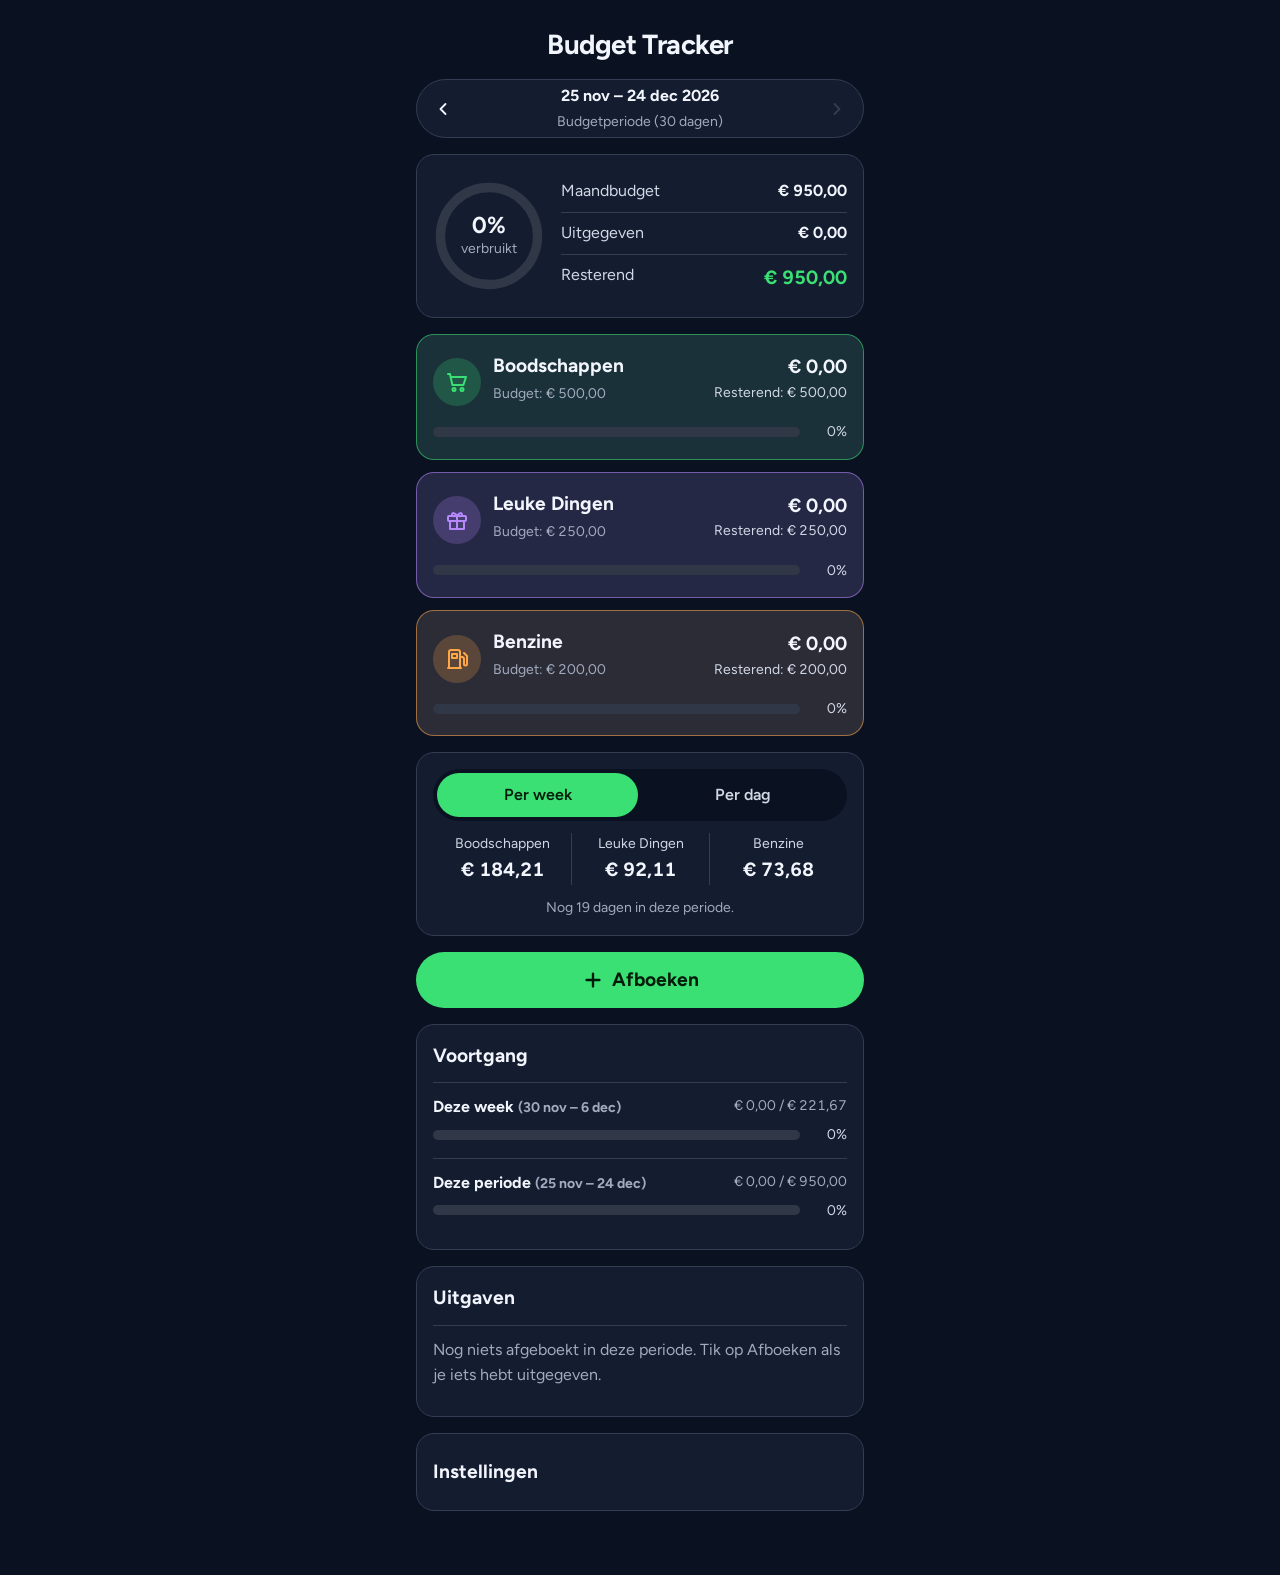
==== index.html @ 62d7f560 "Budget tracker: maandbudget, drie categorieën, afboeken en voortgang Co-Authored-By: Claude Opus 5.5" ====
<!doctype html>
<html lang="nl">
<head>
<meta charset="utf-8">
<meta name="viewport" content="width=device-width, initial-scale=1, viewport-fit=cover">
<meta name="theme-color" content="#151a2b">
<title>Budget Tracker</title>
<meta name="description" content="Eenvoudige budget tracker voor boodschappen, leuke dingen en benzine.">
<link rel="preconnect" href="https://fonts.googleapis.com">
<link rel="preconnect" href="https://fonts.gstatic.com" crossorigin>
<link href="https://fonts.googleapis.com/css2?family=Figtree:wght@400;600;700&display=swap" rel="stylesheet">
<style>
:root {
  --space-3xs: 2px; --space-2xs: 4px; --space-xs: 8px; --space-sm: 12px; --space-md: 16px; --space-lg: 24px; --space-xl: 40px; --space-2xl: 64px; --space-3xl: 96px; --space-4xl: 144px;
  --text-xs: 0.75rem; --text-sm: 0.875rem; --text-md: 1rem; --text-lg: 1.2rem; --text-xl: 1.44rem; --text-2xl: 1.728rem; --text-3xl: 2.074rem;
  --text-display-s: 1.44rem; --text-display: 1.728rem; --text-section: 1.2rem; --text-title: 1rem; --text-lead: 1rem;
  --ease-out: cubic-bezier(0.16, 1, 0.3, 1); --ease-in: cubic-bezier(0.7, 0, 0.84, 0); --ease-in-out: cubic-bezier(0.65, 0, 0.35, 1);
  --dur-micro: 120ms; --dur-short: 220ms; --dur-long: 420ms;
  --color-error: oklch(52% 0.19 27); --color-success: oklch(50% 0.12 150);
  --container: 1440px; --gutter: 64px; --gap-columns: 32px; --section-gap-s: 120px; --section-gap: 144px; --section-gap-l: 176px;
  --z-base: 1; --z-raised: 10; --z-dropdown: 100; --z-sticky: 200; --z-sticky-nav: 300; --z-modal: 400; --z-toast: 500; --z-tooltip: 600;
  --color-paper: oklch(18% 0.035 265); --color-paper-2: oklch(23% 0.04 265); --color-paper-3: oklch(30% 0.04 265);
  --color-ink: oklch(97% 0.01 265); --color-ink-2: oklch(88% 0.02 265); --color-muted: oklch(74% 0.03 265);
  --color-rule: oklch(36% 0.04 265); --color-track: oklch(34% 0.03 265);
  --color-cat-1: oklch(80% 0.2 150); --color-cat-2: oklch(72% 0.17 300); --color-cat-3: oklch(80% 0.15 65); --color-warn: oklch(72% 0.18 30);
  --color-accent: oklch(80% 0.2 150); --color-accent-ink: oklch(20% 0.05 150); --color-focus: oklch(90% 0.12 150);
  --font-display: "Figtree", ui-sans-serif, system-ui, sans-serif; --font-body: "Figtree", ui-sans-serif, system-ui, sans-serif; --font-outlier: var(--font-body);
  --radius-card: 18px; --radius-control: 12px; --radius-pill: 999px; --rule-hair: 1px; --shadow-card: none;
  --tracking-display: -0.02em;
}

*, *::before, *::after { box-sizing: border-box; }
html, body { overflow-x: clip; }
html { scrollbar-color: var(--color-muted) var(--color-paper); scroll-padding-top: var(--space-3xl); }
body { margin: 0; background: var(--color-paper); color: var(--color-ink); font-family: var(--font-body); font-size: var(--text-md); line-height: 1.55; -webkit-font-smoothing: antialiased; caret-color: var(--color-accent); }
::selection { background: color-mix(in oklab, var(--color-accent) 22%, transparent); color: var(--color-ink); }
:focus-visible { outline: 2px solid var(--color-focus); outline-offset: 2px; }
a { color: inherit; text-decoration-thickness: 1px; text-underline-offset: 0.16em; }
h1, h2, h3 { margin: 0; font-family: var(--font-display); font-synthesis: none; overflow-wrap: break-word; min-width: 0; text-wrap: balance; }
p { margin: 0; text-wrap: pretty; }
p:not([class]) { max-width: 65ch; }
img, video { max-width: 100%; height: auto; display: block; }
svg { display: block; }
[hidden] { display: none !important; }
button, input, select, textarea { font: inherit; }
.container { width: 100%; max-width: var(--container); margin-inline: auto; padding-inline: var(--gutter); box-sizing: border-box; }
.num, .figure, td.num { font-variant-numeric: tabular-nums; }
.visually-hidden { position: absolute; width: 1px; height: 1px; overflow: hidden; clip-path: inset(50%); white-space: nowrap; }
[data-slot] { position: relative; overflow: hidden; background: linear-gradient(160deg, var(--color-paper-2, var(--color-paper)), var(--color-paper-3, var(--color-paper))); }
[data-slot] > img { position: absolute; inset: 0; width: 100%; height: 100%; object-fit: cover; z-index: 1; }
[data-slot]:has(> img) > :not(img):not([data-keep]) { display: none !important; }
@media (max-width: 60rem) { :root { --gutter: 24px; --section-gap-s: 80px; --section-gap: 96px; --section-gap-l: 120px; } }
@media (max-width: 40rem) { :root { --gutter: 16px; --section-gap-s: 56px; --section-gap: 72px; --section-gap-l: 96px; --gap-columns: 16px; } }
@media (prefers-reduced-motion: reduce) { *:not(.keep-motion), *:not(.keep-motion)::before, *:not(.keep-motion)::after { animation-duration: 0.01ms !important; animation-iteration-count: 1 !important; transition-duration: 0.01ms !important; scroll-behavior: auto !important; } }

/* Hallmark · shape: app screen · genre: atmospheric · theme: custom (after the owner's reference image)
 * paper: oklch(18% 0.035 265) · accent: oklch(80% 0.2 150) · display: Figtree · body: Figtree
 * nav: none, one screen with a period switcher · signature: the three envelopes, each with its own bar · states: empty, full, over budget
 * axes: night/sans/green · posture: single column, phone first · contrast: pass · v2.0.0 */
/* Hallmark · pre-emit critique: P4 H4 E4 S4 R3 V4 · weakest: R, the reference fixes the look, so the craft goes into states and numbers */
/* Hallmark · waive F5 · .cat-icon · the round category coins are in the owner's reference image */
/* Hallmark · waive F7 · .bar-track, .period, .tabs · bars and switchers are pill-shaped in the owner's reference */

body {
  background: var(--color-paper);
  min-height: 100dvh;
}

.app {
  max-width: 30rem;
  margin-inline: auto;
  padding: var(--space-md) var(--space-md) var(--space-2xl);
  display: grid;
  gap: var(--space-md);
}

/* top */
.top { display: grid; gap: var(--space-sm); justify-items: center; padding-top: var(--space-xs); }
.top h1 { font-size: var(--text-2xl); font-weight: 700; letter-spacing: var(--tracking-display); }
.period {
  display: grid;
  grid-template-columns: 44px minmax(0, 1fr) 44px;
  align-items: center;
  width: 100%;
  background: var(--color-paper-2);
  border: 1px solid var(--color-rule);
  border-radius: var(--radius-pill);
  padding: var(--space-2xs);
  text-align: center;
}
.period strong { display: block; font-size: var(--text-md); }
.period span { font-size: var(--text-sm); color: var(--color-muted); }

.icon-btn {
  width: 44px; height: 44px;
  display: grid; place-items: center;
  border: 0; border-radius: var(--radius-pill);
  background: transparent; color: var(--color-ink);
  cursor: pointer;
  transition: background-color var(--dur-micro) var(--ease-out), opacity var(--dur-micro);
}
.icon-btn:hover { background: var(--color-paper-3); }
.icon-btn:active { transform: scale(0.94); }
.icon-btn:disabled { color: var(--color-rule); cursor: not-allowed; background: transparent; }
.icon-btn svg { width: 20px; height: 20px; }

/* panel */
.panel {
  background: var(--color-paper-2);
  color: var(--color-ink);
  border: 1px solid var(--color-rule);
  border-radius: var(--radius-card);
  padding: var(--space-md);
}

/* summary */
.summary { display: grid; grid-template-columns: 112px minmax(0, 1fr); gap: var(--space-md); align-items: center; }
.ring { position: relative; width: 112px; height: 112px; }
.ring svg { width: 100%; height: 100%; transform: rotate(-90deg); }
.ring circle { fill: none; stroke-width: 10; }
.ring .track { stroke: var(--color-track); }
.ring .fill { stroke: var(--color-accent); stroke-linecap: round; transition: stroke-dashoffset var(--dur-long) var(--ease-out); }
.ring.over .fill { stroke: var(--color-warn); }
.ring-label { position: absolute; inset: 0; display: grid; place-content: center; text-align: center; }
.ring-label strong { font-size: var(--text-xl); line-height: 1.1; }
.ring-label span { font-size: var(--text-sm); color: var(--color-muted); }

.totals { display: grid; margin: 0; }
.totals div { display: flex; justify-content: space-between; gap: var(--space-xs); padding-block: var(--space-xs); border-bottom: 1px solid var(--color-rule); }
.totals div:last-child { border-bottom: 0; }
.totals dt { color: var(--color-ink-2); }
.totals dd { margin: 0; font-weight: 700; }
.totals .left dd { color: var(--color-accent); font-size: var(--text-lg); }
.totals .left.over dd { color: var(--color-warn); }

/* envelopes, the signature */
.cats { display: grid; gap: var(--space-sm); list-style: none; margin: 0; padding: 0; }
.cat {
  --c: var(--color-cat-1);
  display: grid;
  grid-template-columns: 48px minmax(0, 1fr) auto;
  gap: var(--space-xs) var(--space-sm);
  align-items: center;
  background: color-mix(in oklab, var(--c) 12%, var(--color-paper-2));
  border: 1px solid color-mix(in oklab, var(--c) 55%, transparent);
  border-radius: var(--radius-card);
  padding: var(--space-md);
}
.cat[data-cat="leuk"] { --c: var(--color-cat-2); }
.cat[data-cat="benzine"] { --c: var(--color-cat-3); }
.cat-icon {
  width: 48px; height: 48px; border-radius: var(--radius-pill);
  display: grid; place-items: center;
  background: color-mix(in oklab, var(--c) 22%, transparent);
  color: var(--c);
  grid-row: span 2;
}
.cat-icon svg { width: 24px; height: 24px; }
.cat h2 { font-size: var(--text-lg); font-weight: 700; }
.cat .budget { font-size: var(--text-sm); color: var(--color-muted); }
.cat .spent { text-align: right; font-weight: 700; font-size: var(--text-lg); }
.cat .rest { text-align: right; font-size: var(--text-sm); color: var(--color-ink-2); }
.cat .rest.over { color: var(--color-warn); }
.bar { grid-column: 1 / -1; display: grid; grid-template-columns: minmax(0, 1fr) 3.5ch; gap: var(--space-sm); align-items: center; }
.bar-track { height: 10px; border-radius: var(--radius-pill); background: var(--color-track); overflow: hidden; }
.bar-fill { height: 100%; width: 100%; border-radius: inherit; background: var(--c); transform-origin: left; transform: scaleX(0); transition: transform var(--dur-long) var(--ease-out); }
.bar-fill.over { background: var(--color-warn); }
.bar .pct { font-size: var(--text-sm); color: var(--color-ink-2); text-align: right; }

/* per week / per dag */
.tabs { display: grid; grid-template-columns: 1fr 1fr; gap: var(--space-2xs); background: var(--color-paper); border-radius: var(--radius-pill); padding: var(--space-2xs); }
.tab {
  min-height: 44px; border: 0; border-radius: var(--radius-pill);
  background: transparent; color: var(--color-ink-2); font-weight: 600; cursor: pointer;
  transition: background-color var(--dur-micro) var(--ease-out), color var(--dur-micro);
}
.tab:hover { color: var(--color-ink); }
.tab[aria-selected="true"] { background: var(--color-accent); color: var(--color-accent-ink); }
.allow-note { font-size: var(--text-sm); color: var(--color-muted); margin-top: var(--space-sm); text-align: center; }
.allow { display: grid; grid-template-columns: repeat(3, minmax(0, 1fr)); margin: var(--space-sm) 0 0; padding: 0; list-style: none; }
.allow li { text-align: center; padding-inline: var(--space-2xs); border-left: 1px solid var(--color-rule); }
.allow li:first-child { border-left: 0; }
.allow span { display: block; font-size: var(--text-sm); color: var(--color-ink-2); }
.allow strong { font-size: var(--text-lg); }

/* afboeken */
.primary {
  width: 100%; min-height: 56px;
  display: inline-flex; align-items: center; justify-content: center; gap: var(--space-xs);
  border: 0; border-radius: var(--radius-pill);
  background: var(--color-accent); color: var(--color-accent-ink);
  font-size: var(--text-lg); font-weight: 700; cursor: pointer;
  transition: filter var(--dur-micro) var(--ease-out), transform var(--dur-micro) var(--ease-out);
}
.primary:hover { filter: brightness(1.08); }
.primary:active { transform: scale(0.98); }
.primary:disabled { background: var(--color-paper-3); color: var(--color-muted); cursor: not-allowed; }
.primary svg { width: 22px; height: 22px; }

.book { display: grid; gap: var(--space-sm); }
.book h2 { font-size: var(--text-lg); font-weight: 700; }
.field { display: grid; gap: var(--space-2xs); }
.field label, .field legend { font-size: var(--text-sm); color: var(--color-ink-2); padding: 0; }
fieldset.field { border: 0; margin: 0; padding: 0; }
.input {
  min-height: 48px; padding: 0 var(--space-sm);
  border-radius: var(--radius-control);
  border: 1px solid var(--color-rule);
  background: var(--color-paper); color: var(--color-ink);
  font-size: var(--text-lg);
  transition: border-color var(--dur-micro);
}
.input:hover { border-color: var(--color-muted); }
.input:focus-visible { outline: 2px solid var(--color-focus); outline-offset: 1px; border-color: var(--color-accent); }
.input[aria-invalid="true"] { border-color: var(--color-warn); }
.input::placeholder { color: var(--color-muted); }
.error { font-size: var(--text-sm); color: var(--color-warn); min-height: 1.2em; }
.choices { display: grid; grid-template-columns: repeat(3, minmax(0, 1fr)); gap: var(--space-xs); }
.choice { position: relative; }
.choice input { position: absolute; opacity: 0; inset: 0; margin: 0; cursor: pointer; }
.choice span {
  display: grid; place-items: center; min-height: 48px; padding: var(--space-2xs);
  border-radius: var(--radius-control); border: 1px solid var(--color-rule);
  background: var(--color-paper); font-size: var(--text-sm); font-weight: 600; text-align: center;
  transition: border-color var(--dur-micro), background-color var(--dur-micro);
}
.choice:hover span { border-color: var(--color-muted); }
.choice input:checked + span { border-color: var(--c); background: color-mix(in oklab, var(--c) 18%, var(--color-paper)); color: var(--color-ink); }
.choice input:focus-visible + span { outline: 2px solid var(--color-focus); outline-offset: 2px; }
.choice[data-cat="boodschappen"] { --c: var(--color-cat-1); }
.choice[data-cat="leuk"] { --c: var(--color-cat-2); }
.choice[data-cat="benzine"] { --c: var(--color-cat-3); }
.row { display: flex; gap: var(--space-xs); }
.ghost {
  min-height: 48px; padding: 0 var(--space-md);
  border-radius: var(--radius-pill); border: 1px solid var(--color-rule);
  background: transparent; color: var(--color-ink); font-weight: 600; cursor: pointer;
  transition: background-color var(--dur-micro), border-color var(--dur-micro);
}
.ghost:hover { background: var(--color-paper-3); }
.ghost:active { transform: scale(0.98); }
.row .primary { flex: 1; min-height: 48px; font-size: var(--text-md); }

/* voortgang */
.progress h2, .list h2 { font-size: var(--text-lg); font-weight: 700; margin-bottom: var(--space-sm); }
.prog { display: grid; gap: var(--space-2xs); padding-block: var(--space-sm); border-top: 1px solid var(--color-rule); }
.prog-head { display: flex; justify-content: space-between; gap: var(--space-xs); flex-wrap: wrap; }
.prog-head span { color: var(--color-muted); font-size: var(--text-sm); }
.prog .bar { --c: var(--color-accent); }
.prog.week .bar { --c: var(--color-cat-3); }

/* uitgaven */
.items { list-style: none; margin: 0; padding: 0; }
.item { display: grid; grid-template-columns: 10px minmax(0, 1fr) auto 44px; gap: var(--space-sm); align-items: center; padding-block: var(--space-xs); border-top: 1px solid var(--color-rule); }
.item .swatch { width: 10px; height: 10px; border-radius: var(--radius-pill); background: var(--c); }
.item[data-cat="boodschappen"] { --c: var(--color-cat-1); }
.item[data-cat="leuk"] { --c: var(--color-cat-2); }
.item[data-cat="benzine"] { --c: var(--color-cat-3); }
.item .what { min-width: 0; overflow-wrap: anywhere; }
.item .what span { display: block; font-size: var(--text-sm); color: var(--color-muted); }
.item .amt { font-weight: 700; }
.empty { color: var(--color-muted); padding-block: var(--space-sm); border-top: 1px solid var(--color-rule); }

/* instellingen */
details.settings summary { cursor: pointer; font-weight: 700; font-size: var(--text-lg); min-height: 44px; display: flex; align-items: center; }
details.settings summary:focus-visible { outline: 2px solid var(--color-focus); outline-offset: 2px; border-radius: var(--radius-control); }
.settings-grid { display: grid; gap: var(--space-sm); margin-top: var(--space-sm); }

.toast {
  position: fixed; left: 50%; bottom: var(--space-lg); z-index: var(--z-toast);
  translate: -50% 0;
  display: flex; gap: var(--space-sm); align-items: center;
  background: var(--color-paper-3); color: var(--color-ink);
  border: 1px solid var(--color-rule); border-radius: var(--radius-pill);
  padding: var(--space-xs) var(--space-xs) var(--space-xs) var(--space-md);
}
.toast button { min-height: 40px; border: 0; border-radius: var(--radius-pill); background: var(--color-ink); color: var(--color-paper); padding: 0 var(--space-md); font-weight: 700; cursor: pointer; }
.toast button:hover { background: var(--color-ink-2); }

</style>
</head>
<body>
<main class="app">

  <header class="top">
    <h1>Budget Tracker</h1>
    <div class="period">
      <button class="icon-btn" id="prev" type="button" aria-label="Vorige periode">
        <svg aria-hidden="true" viewBox="0 0 24 24" fill="none" stroke="currentColor" stroke-width="2.2" stroke-linecap="round" stroke-linejoin="round"><path d="M15 18l-6-6 6-6"/></svg>
      </button>
      <div>
        <strong id="periodLabel">Deze periode</strong>
        <span id="periodSub">Budgetperiode</span>
      </div>
      <button class="icon-btn" id="next" type="button" aria-label="Volgende periode">
        <svg aria-hidden="true" viewBox="0 0 24 24" fill="none" stroke="currentColor" stroke-width="2.2" stroke-linecap="round" stroke-linejoin="round"><path d="M9 18l6-6-6-6"/></svg>
      </button>
    </div>
  </header>

  <section class="panel summary" aria-label="Samenvatting">
    <div class="ring" id="ring">
      <svg viewBox="0 0 120 120" aria-hidden="true">
        <circle class="track" cx="60" cy="60" r="52"/>
        <circle class="fill" id="ringFill" cx="60" cy="60" r="52" stroke-dasharray="326.73" stroke-dashoffset="326.73"/>
      </svg>
      <div class="ring-label"><strong class="num" id="ringPct">0%</strong><span>verbruikt</span></div>
    </div>
    <dl class="totals">
      <div><dt>Maandbudget</dt><dd class="num" id="tBudget">€ 950,00</dd></div>
      <div><dt>Uitgegeven</dt><dd class="num" id="tSpent">€ 0,00</dd></div>
      <div class="left" id="tLeftRow"><dt>Resterend</dt><dd class="num" id="tLeft">€ 950,00</dd></div>
    </dl>
  </section>

  <ul class="cats" id="cats" aria-label="Categorieën"></ul>

  <section class="panel" aria-label="Wat je nog kunt uitgeven">
    <div class="tabs" role="tablist">
      <button class="tab" role="tab" id="tabWeek" aria-selected="true" type="button">Per week</button>
      <button class="tab" role="tab" id="tabDay" aria-selected="false" type="button">Per dag</button>
    </div>
    <ul class="allow" id="allow"></ul>
    <p class="allow-note" id="allowNote">Wat je nog kunt uitgeven tot het eind van de periode.</p>
  </section>

  <button class="primary" id="openBook" type="button" aria-expanded="false" aria-controls="book">
    <svg aria-hidden="true" viewBox="0 0 24 24" fill="none" stroke="currentColor" stroke-width="2.6" stroke-linecap="round"><path d="M12 5v14M5 12h14"/></svg>
    Afboeken
  </button>

  <form class="panel book" id="book" hidden novalidate>
    <h2>Uitgave afboeken</h2>
    <div class="field">
      <label for="amount">Bedrag (€)</label>
      <input class="input num" id="amount" inputmode="decimal" autocomplete="off" placeholder="0,00" aria-describedby="amountErr">
      <p class="error" id="amountErr" aria-live="polite"></p>
    </div>
    <fieldset class="field">
      <legend>Categorie</legend>
      <div class="choices" id="choices"></div>
    </fieldset>
    <div class="field">
      <label for="note">Omschrijving (mag leeg)</label>
      <input class="input" id="note" autocomplete="off" placeholder="bv. Albert Heijn">
    </div>
    <div class="field">
      <label for="date">Datum</label>
      <input class="input" id="date" type="date">
    </div>
    <div class="row">
      <button class="ghost" type="button" id="cancelBook">Annuleren</button>
      <button class="primary" type="submit">Opslaan</button>
    </div>
  </form>

  <section class="panel progress" aria-label="Voortgang">
    <h2>Voortgang</h2>
    <div class="prog week">
      <div class="prog-head"><strong>Deze week <span id="weekRange"></span></strong><span class="num" id="weekNums"></span></div>
      <div class="bar"><div class="bar-track"><div class="bar-fill" id="weekBar"></div></div><span class="pct num" id="weekPct">0%</span></div>
    </div>
    <div class="prog">
      <div class="prog-head"><strong>Deze periode <span id="monthRange"></span></strong><span class="num" id="monthNums"></span></div>
      <div class="bar"><div class="bar-track"><div class="bar-fill" id="monthBar"></div></div><span class="pct num" id="monthPct">0%</span></div>
    </div>
  </section>

  <section class="panel list" aria-label="Uitgaven">
    <h2>Uitgaven</h2>
    <ul class="items" id="items"></ul>
    <p class="empty" id="empty">Nog niets afgeboekt in deze periode. Tik op Afboeken als je iets hebt uitgegeven.</p>
  </section>

  <details class="panel settings">
    <summary>Instellingen</summary>
    <form class="settings-grid" id="settings">
      <div class="field"><label for="bBood">Budget boodschappen (€)</label><input class="input num" id="bBood" inputmode="decimal"></div>
      <div class="field"><label for="bLeuk">Budget leuke dingen (€)</label><input class="input num" id="bLeuk" inputmode="decimal"></div>
      <div class="field"><label for="bBenz">Budget benzine (€)</label><input class="input num" id="bBenz" inputmode="decimal"></div>
      <div class="field"><label for="startDay">Periode begint op dag</label><input class="input num" id="startDay" type="number" min="1" max="28"></div>
      <button class="primary" type="submit">Bewaren</button>
    </form>
  </details>

</main>

<div class="toast" id="toast" role="status" hidden><span id="toastText"></span><button type="button" id="undo">Ongedaan maken</button></div>

<script>
(() => {
  const KEY = 'budget-tracker-v1';
  const CATS = [
    { id: 'boodschappen', name: 'Boodschappen', icon: '<path d="M3 4h2l2.4 11h11L21 7H6.2"/><circle cx="9" cy="19.5" r="1.5"/><circle cx="17" cy="19.5" r="1.5"/>' },
    { id: 'leuk', name: 'Leuke Dingen', icon: '<rect x="3" y="8" width="18" height="5" rx="1"/><path d="M5 13v8h14v-8M12 8v13M12 8c-1.5-3-5-4-5-1.5S10 8 12 8zm0 0c1.5-3 5-4 5-1.5S14 8 12 8z"/>' },
    { id: 'benzine', name: 'Benzine', icon: '<path d="M4 21V5a2 2 0 0 1 2-2h7a2 2 0 0 1 2 2v16M3 21h13M7 7h5v4H7zM15 10h2a2 2 0 0 1 2 2v5a1.5 1.5 0 0 0 3 0V9l-3-3"/>' },
  ];

  const load = () => {
    try { const d = JSON.parse(localStorage.getItem(KEY)); if (d && d.budgets) return d; } catch (e) {}
    return { budgets: { boodschappen: 500, leuk: 250, benzine: 200 }, startDay: 25, items: [] };
  };
  let state = load();
  const save = () => { try { localStorage.setItem(KEY, JSON.stringify(state)); } catch (e) {} };

  const $ = (id) => document.getElementById(id);
  const eur = new Intl.NumberFormat('nl-NL', { style: 'currency', currency: 'EUR' });
  const money = (n) => eur.format(n).replace(/ /g, ' ');
  const dShort = new Intl.DateTimeFormat('nl-NL', { day: 'numeric', month: 'short' });
  const dLong = new Intl.DateTimeFormat('nl-NL', { day: 'numeric', month: 'short', year: 'numeric' });
  const iso = (d) => `${d.getFullYear()}-${String(d.getMonth() + 1).padStart(2, '0')}-${String(d.getDate()).padStart(2, '0')}`;
  const parseIso = (s) => { const [y, m, d] = s.split('-').map(Number); return new Date(y, m - 1, d); };
  const DAY = 86400000;
  const today = () => { const t = new Date(); return new Date(t.getFullYear(), t.getMonth(), t.getDate()); };

  let offset = 0; // 0 = huidige periode
  let mode = 'week';

  function periodOf(o) {
    const t = today(), sd = state.startDay;
    let start = new Date(t.getFullYear(), t.getMonth() - (t.getDate() < sd ? 1 : 0), sd);
    start = new Date(start.getFullYear(), start.getMonth() + o, sd);
    const end = new Date(start.getFullYear(), start.getMonth() + 1, sd - 1);
    const days = Math.round((end - start) / DAY) + 1;
    return { start, end, days };
  }
  const inRange = (s, a, b) => { const d = parseIso(s); return d >= a && d <= b; };
  const total = () => CATS.reduce((s, c) => s + (state.budgets[c.id] || 0), 0);
  const pct = (a, b) => (b > 0 ? Math.round((a / b) * 100) : 0);

  function bar(el, p) {
    el.style.transform = `scaleX(${Math.min(p, 100) / 100})`;
    el.classList.toggle('over', p > 100);
  }

  function render() {
    const P = periodOf(offset);
    const items = state.items.filter((i) => inRange(i.date, P.start, P.end));
    const spentBy = Object.fromEntries(CATS.map((c) => [c.id, 0]));
    items.forEach((i) => { spentBy[i.cat] = (spentBy[i.cat] || 0) + i.amount; });
    const budget = total();
    const spent = Object.values(spentBy).reduce((a, b) => a + b, 0);
    const left = budget - spent;
    const p = pct(spent, budget);

    $('periodLabel').textContent = `${dShort.format(P.start)} – ${dLong.format(P.end)}`;
    $('periodSub').textContent = offset === 0 ? `Budgetperiode (${P.days} dagen)` : offset < 0 ? 'Eerdere periode' : 'Volgende periode';
    $('next').disabled = offset >= 0;

    $('ringFill').style.strokeDashoffset = 326.73 * (1 - Math.min(p, 100) / 100);
    $('ring').classList.toggle('over', p > 100);
    $('ringPct').textContent = `${p}%`;
    $('tBudget').textContent = money(budget);
    $('tSpent').textContent = money(spent);
    $('tLeft').textContent = money(left);
    $('tLeftRow').classList.toggle('over', left < 0);

    $('cats').innerHTML = CATS.map((c) => {
      const b = state.budgets[c.id] || 0, s = spentBy[c.id], r = b - s, cp = pct(s, b);
      return `<li class="cat" data-cat="${c.id}">
        <span class="cat-icon"><svg viewBox="0 0 24 24" fill="none" stroke="currentColor" stroke-width="2" stroke-linecap="round" stroke-linejoin="round" aria-hidden="true">${c.icon}</svg></span>
        <div><h2>${c.name}</h2><span class="budget num">Budget: ${money(b)}</span></div>
        <div><div class="spent num">${money(s)}</div><div class="rest num${r < 0 ? ' over' : ''}">${r < 0 ? 'Te veel' : 'Resterend'}: ${money(Math.abs(r))}</div></div>
        <div class="bar"><div class="bar-track"><div class="bar-fill${cp > 100 ? ' over' : ''}" style="transform:scaleX(${Math.min(cp, 100) / 100})"></div></div><span class="pct num">${cp}%</span></div>
      </li>`;
    }).join('');

    // per week / per dag: wat er nog over is, verdeeld over de resterende dagen
    const t = today();
    const daysLeft = offset === 0 ? Math.max(1, Math.round((P.end - t) / DAY) + 1) : P.days;
    const factor = mode === 'week' ? Math.min(7, daysLeft) / daysLeft : 1 / daysLeft;
    $('allow').innerHTML = CATS.map((c) => {
      const r = Math.max(0, (state.budgets[c.id] || 0) - spentBy[c.id]);
      return `<li class="num"><span>${c.name}</span><strong>${money(r * factor)}</strong></li>`;
    }).join('');
    $('allowNote').textContent = offset === 0
      ? `Nog ${daysLeft} ${daysLeft === 1 ? 'dag' : 'dagen'} in deze periode.`
      : 'Verdeeld over de hele periode.';

    // voortgang
    const ref = offset === 0 ? t : P.start;
    const wStart = new Date(ref.getTime() - ((ref.getDay() + 6) % 7) * DAY);
    const wEnd = new Date(wStart.getTime() + 6 * DAY);
    const wSpent = state.items.filter((i) => inRange(i.date, wStart, wEnd)).reduce((a, i) => a + i.amount, 0);
    const wBudget = (budget / P.days) * 7;
    const wp = pct(wSpent, wBudget);
    $('weekRange').textContent = `(${dShort.format(wStart)} – ${dShort.format(wEnd)})`;
    $('weekNums').textContent = `${money(wSpent)} / ${money(wBudget)}`;
    $('weekPct').textContent = `${wp}%`; bar($('weekBar'), wp);
    $('monthRange').textContent = `(${dShort.format(P.start)} – ${dShort.format(P.end)})`;
    $('monthNums').textContent = `${money(spent)} / ${money(budget)}`;
    $('monthPct').textContent = `${p}%`; bar($('monthBar'), p);

    // lijst
    const sorted = [...items].sort((a, b) => b.date.localeCompare(a.date) || b.id - a.id);
    $('items').innerHTML = sorted.map((i) => {
      const c = CATS.find((x) => x.id === i.cat);
      const label = i.note ? escapeHtml(i.note) : c.name;
      return `<li class="item" data-cat="${i.cat}"><span class="swatch" aria-hidden="true"></span>
        <div class="what">${label}<span>${c.name}, ${dShort.format(parseIso(i.date))}</span></div>
        <span class="amt num">${money(i.amount)}</span>
        <button class="icon-btn" type="button" data-del="${i.id}" aria-label="Verwijder ${label} ${money(i.amount)}">
          <svg viewBox="0 0 24 24" fill="none" stroke="currentColor" stroke-width="2" stroke-linecap="round" aria-hidden="true"><path d="M4 7h16M9 7V4h6v3M6 7l1 13h10l1-13"/></svg>
        </button></li>`;
    }).join('');
    $('empty').hidden = sorted.length > 0;
  }

  function escapeHtml(s) { return s.replace(/[&<>"']/g, (m) => ({ '&': '&amp;', '<': '&lt;', '>': '&gt;', '"': '&quot;', "'": '&#39;' }[m])); }
  const num = (s) => {
    let t = String(s).replace(/[\s€]/g, '');
    if (t.includes(',')) t = t.replace(/\./g, '').replace(',', '.');
    const n = parseFloat(t);
    return Number.isFinite(n) ? n : NaN;
  };

  // periode wisselen
  $('prev').addEventListener('click', () => { offset--; render(); });
  $('next').addEventListener('click', () => { if (offset < 0) { offset++; render(); } });

  // tabs
  const setMode = (m) => {
    mode = m;
    $('tabWeek').setAttribute('aria-selected', m === 'week');
    $('tabDay').setAttribute('aria-selected', m === 'dag');
    render();
  };
  $('tabWeek').addEventListener('click', () => setMode('week'));
  $('tabDay').addEventListener('click', () => setMode('dag'));

  // afboeken
  $('choices').innerHTML = CATS.map((c, i) => `<label class="choice" data-cat="${c.id}"><input type="radio" name="cat" value="${c.id}"${i === 0 ? ' checked' : ''}><span>${c.name}</span></label>`).join('');
  const book = $('book'), openBtn = $('openBook');
  const showBook = (show) => {
    book.hidden = !show; openBtn.hidden = show;
    openBtn.setAttribute('aria-expanded', show);
    if (show) { $('date').value = iso(today()); $('amount').focus(); }
    else { book.reset(); $('amountErr').textContent = ''; $('amount').removeAttribute('aria-invalid'); openBtn.focus(); }
  };
  openBtn.addEventListener('click', () => showBook(true));
  $('cancelBook').addEventListener('click', () => showBook(false));
  book.addEventListener('submit', (e) => {
    e.preventDefault();
    const amount = Math.round(num($('amount').value) * 100) / 100;
    if (!(amount > 0)) {
      $('amountErr').textContent = 'Vul een bedrag in, bijvoorbeeld 12,50.';
      $('amount').setAttribute('aria-invalid', 'true'); $('amount').focus(); return;
    }
    const cat = book.querySelector('input[name="cat"]:checked').value;
    state.items.push({ id: Date.now(), amount, cat, note: $('note').value.trim(), date: $('date').value || iso(today()) });
    save(); offset = 0; showBook(false); render();
    toast(`${money(amount)} afgeboekt`, null);
  });

  // verwijderen met ongedaan maken
  $('items').addEventListener('click', (e) => {
    const b = e.target.closest('[data-del]'); if (!b) return;
    const id = Number(b.dataset.del);
    const idx = state.items.findIndex((i) => i.id === id); if (idx < 0) return;
    const [removed] = state.items.splice(idx, 1);
    save(); render();
    toast(`${money(removed.amount)} verwijderd`, () => { state.items.push(removed); save(); render(); });
  });

  let toastTimer;
  function toast(text, undo) {
    $('toastText').textContent = text;
    $('undo').hidden = !undo;
    $('undo').onclick = () => { if (undo) undo(); $('toast').hidden = true; };
    $('toast').hidden = false;
    clearTimeout(toastTimer);
    toastTimer = setTimeout(() => { $('toast').hidden = true; }, 5000);
  }

  // instellingen
  const fillSettings = () => {
    $('bBood').value = state.budgets.boodschappen; $('bLeuk').value = state.budgets.leuk;
    $('bBenz').value = state.budgets.benzine; $('startDay').value = state.startDay;
  };
  fillSettings();
  $('settings').addEventListener('submit', (e) => {
    e.preventDefault();
    const v = (id, d) => { const n = num($(id).value); return n >= 0 ? n : d; };
    state.budgets = { boodschappen: v('bBood', 500), leuk: v('bLeuk', 250), benzine: v('bBenz', 200) };
    const sd = parseInt($('startDay').value, 10);
    state.startDay = sd >= 1 && sd <= 28 ? sd : state.startDay;
    save(); fillSettings(); offset = 0; render();
    toast('Instellingen bewaard', null);
  });

  render();
})();

</script>
</body>
</html>
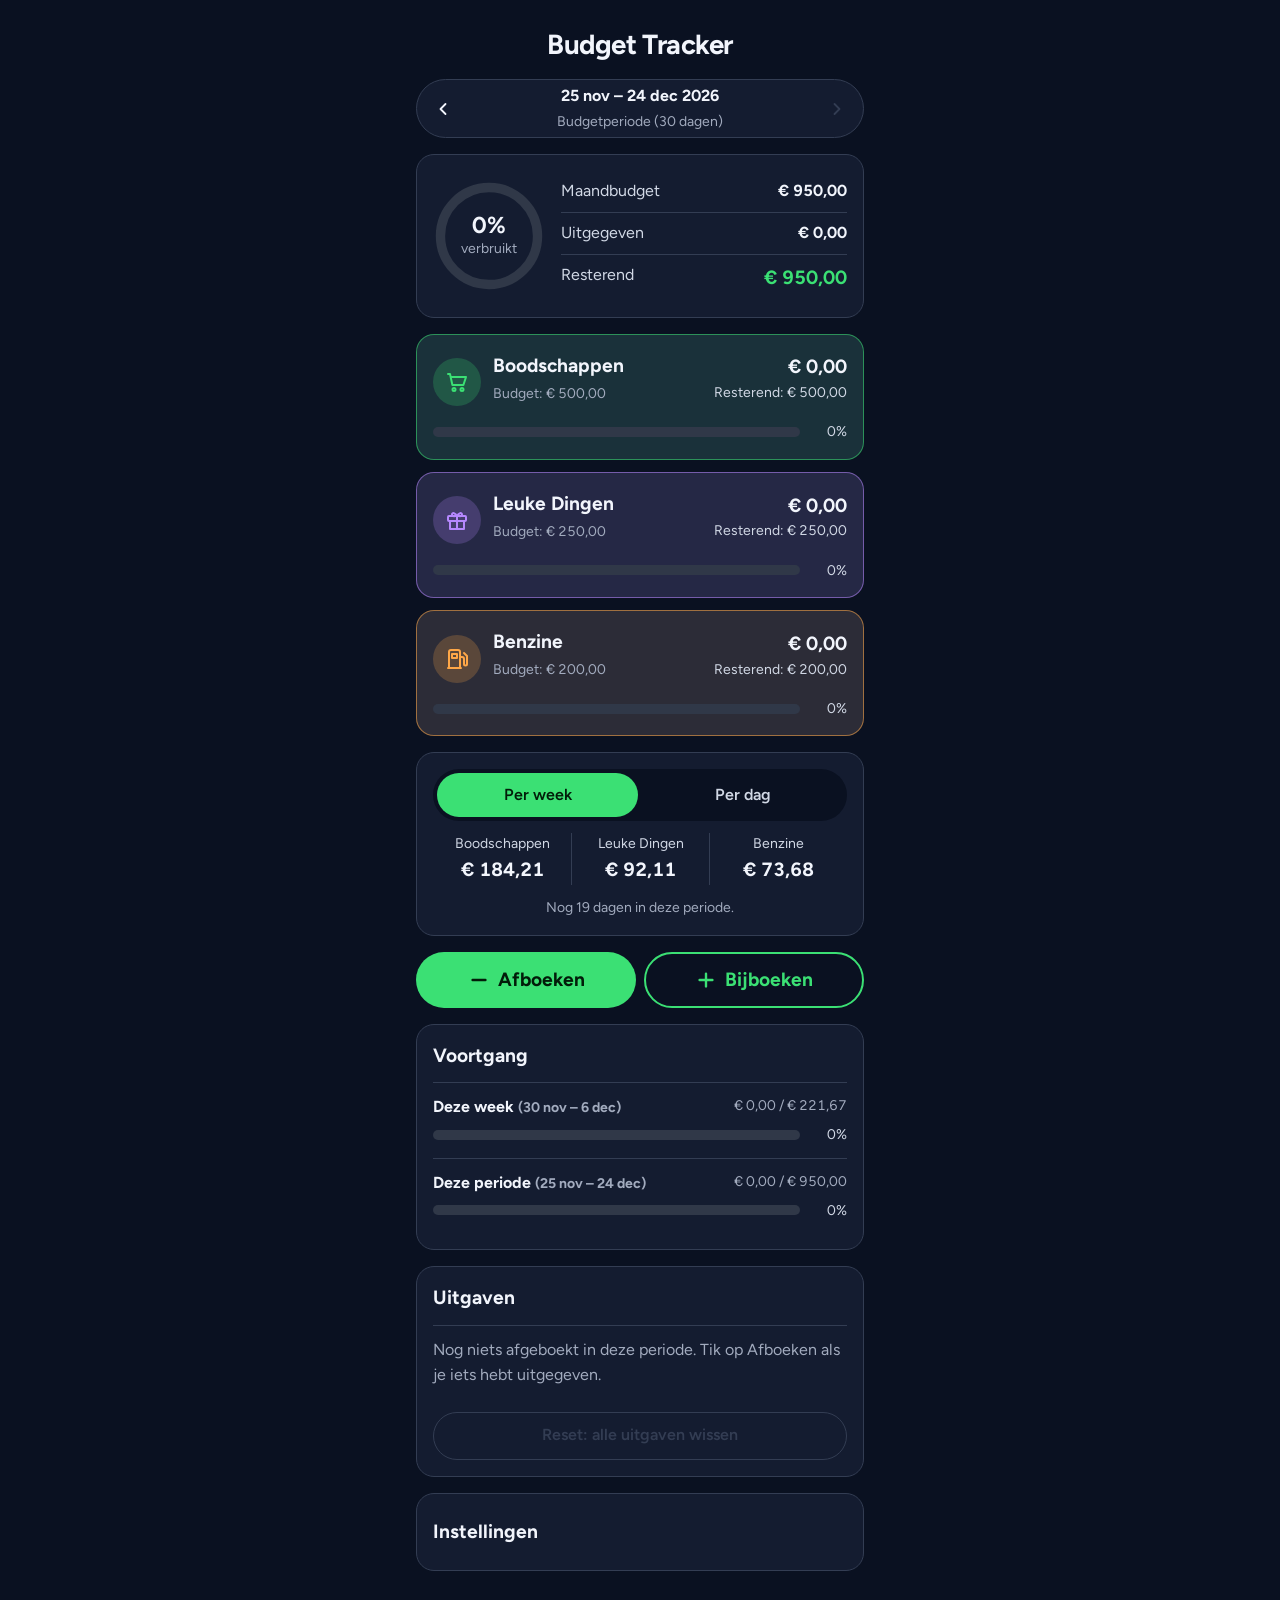
==== commit e4ece923: "Bijboeken-knop en reset-knop (met ongedaan maken) Co-Authored-By: Claude Opus 5.5 <noreply@anthropic" ====
--- a/index.html
+++ b/index.html
@@ -197,6 +197,23 @@
 .primary:disabled { background: var(--color-paper-3); color: var(--color-muted); cursor: not-allowed; }
 .primary svg { width: 22px; height: 22px; }
 
+.actions { display: grid; grid-template-columns: minmax(0, 1fr) minmax(0, 1fr); gap: var(--space-xs); }
+.secondary {
+  min-height: 56px;
+  display: inline-flex; align-items: center; justify-content: center; gap: var(--space-xs);
+  border: 2px solid var(--color-accent); border-radius: var(--radius-pill);
+  background: transparent; color: var(--color-accent);
+  font-size: var(--text-lg); font-weight: 700; cursor: pointer;
+  transition: background-color var(--dur-micro) var(--ease-out), transform var(--dur-micro) var(--ease-out);
+}
+.secondary:hover { background: color-mix(in oklab, var(--color-accent) 12%, transparent); }
+.secondary:active { transform: scale(0.98); }
+.secondary svg { width: 22px; height: 22px; }
+.book-hint { font-size: var(--text-sm); color: var(--color-muted); }
+.item .amt.plus { color: var(--color-accent); }
+.reset { width: 100%; margin-top: var(--space-sm); color: var(--color-warn); border-color: color-mix(in oklab, var(--color-warn) 45%, transparent); }
+.reset:hover { background: color-mix(in oklab, var(--color-warn) 12%, transparent); }
+.reset:disabled { color: var(--color-rule); border-color: var(--color-rule); background: transparent; cursor: not-allowed; }
 .book { display: grid; gap: var(--space-sm); }
 .book h2 { font-size: var(--text-lg); font-weight: 700; }
 .field { display: grid; gap: var(--space-2xs); }
@@ -324,13 +341,20 @@
     <p class="allow-note" id="allowNote">Wat je nog kunt uitgeven tot het eind van de periode.</p>
   </section>
 
-  <button class="primary" id="openBook" type="button" aria-expanded="false" aria-controls="book">
-    <svg aria-hidden="true" viewBox="0 0 24 24" fill="none" stroke="currentColor" stroke-width="2.6" stroke-linecap="round"><path d="M12 5v14M5 12h14"/></svg>
-    Afboeken
-  </button>
+  <div class="actions" id="actions">
+    <button class="primary" id="openBook" type="button" aria-expanded="false" aria-controls="book">
+      <svg aria-hidden="true" viewBox="0 0 24 24" fill="none" stroke="currentColor" stroke-width="2.6" stroke-linecap="round"><path d="M5 12h14"/></svg>
+      Afboeken
+    </button>
+    <button class="secondary" id="openBij" type="button" aria-expanded="false" aria-controls="book">
+      <svg aria-hidden="true" viewBox="0 0 24 24" fill="none" stroke="currentColor" stroke-width="2.6" stroke-linecap="round"><path d="M12 5v14M5 12h14"/></svg>
+      Bijboeken
+    </button>
+  </div>
 
   <form class="panel book" id="book" hidden novalidate>
-    <h2>Uitgave afboeken</h2>
+    <h2 id="bookTitle">Uitgave afboeken</h2>
+    <p class="book-hint" id="bookHint" hidden>Geld terug of extra erbij: dit komt bij het resterende bedrag van de categorie.</p>
     <div class="field">
       <label for="amount">Bedrag (€)</label>
       <input class="input num" id="amount" inputmode="decimal" autocomplete="off" placeholder="0,00" aria-describedby="amountErr">
@@ -370,6 +394,7 @@
     <h2>Uitgaven</h2>
     <ul class="items" id="items"></ul>
     <p class="empty" id="empty">Nog niets afgeboekt in deze periode. Tik op Afboeken als je iets hebt uitgegeven.</p>
+    <button class="ghost reset" id="reset" type="button">Reset: alle uitgaven wissen</button>
   </section>
 
   <details class="panel settings">
@@ -426,7 +451,7 @@
   }
   const inRange = (s, a, b) => { const d = parseIso(s); return d >= a && d <= b; };
   const total = () => CATS.reduce((s, c) => s + (state.budgets[c.id] || 0), 0);
-  const pct = (a, b) => (b > 0 ? Math.round((a / b) * 100) : 0);
+  const pct = (a, b) => (b > 0 ? Math.max(0, Math.round((a / b) * 100)) : 0);
 
   function bar(el, p) {
     el.style.transform = `scaleX(${Math.min(p, 100) / 100})`;
@@ -498,12 +523,13 @@
       const label = i.note ? escapeHtml(i.note) : c.name;
       return `<li class="item" data-cat="${i.cat}"><span class="swatch" aria-hidden="true"></span>
         <div class="what">${label}<span>${c.name}, ${dShort.format(parseIso(i.date))}</span></div>
-        <span class="amt num">${money(i.amount)}</span>
-        <button class="icon-btn" type="button" data-del="${i.id}" aria-label="Verwijder ${label} ${money(i.amount)}">
+        <span class="amt num${i.amount < 0 ? ' plus' : ''}">${i.amount < 0 ? '+ ' + money(-i.amount) : money(i.amount)}</span>
+        <button class="icon-btn" type="button" data-del="${i.id}" aria-label="Verwijder ${label} ${money(Math.abs(i.amount))}">
           <svg viewBox="0 0 24 24" fill="none" stroke="currentColor" stroke-width="2" stroke-linecap="round" aria-hidden="true"><path d="M4 7h16M9 7V4h6v3M6 7l1 13h10l1-13"/></svg>
         </button></li>`;
     }).join('');
     $('empty').hidden = sorted.length > 0;
+    $('reset').disabled = state.items.length === 0;
   }
 
   function escapeHtml(s) { return s.replace(/[&<>"']/g, (m) => ({ '&': '&amp;', '<': '&lt;', '>': '&gt;', '"': '&quot;', "'": '&#39;' }[m])); }
@@ -530,14 +556,25 @@
 
   // afboeken
   $('choices').innerHTML = CATS.map((c, i) => `<label class="choice" data-cat="${c.id}"><input type="radio" name="cat" value="${c.id}"${i === 0 ? ' checked' : ''}><span>${c.name}</span></label>`).join('');
-  const book = $('book'), openBtn = $('openBook');
-  const showBook = (show) => {
-    book.hidden = !show; openBtn.hidden = show;
-    openBtn.setAttribute('aria-expanded', show);
-    if (show) { $('date').value = iso(today()); $('amount').focus(); }
-    else { book.reset(); $('amountErr').textContent = ''; $('amount').removeAttribute('aria-invalid'); openBtn.focus(); }
+  const book = $('book'), openBtn = $('openBook'), bijBtn = $('openBij');
+  let bookMode = 'af';
+  const showBook = (show, m) => {
+    if (m) bookMode = m;
+    book.hidden = !show; $('actions').hidden = show;
+    openBtn.setAttribute('aria-expanded', show && bookMode === 'af');
+    bijBtn.setAttribute('aria-expanded', show && bookMode === 'bij');
+    if (show) {
+      $('bookTitle').textContent = bookMode === 'bij' ? 'Bedrag bijboeken' : 'Uitgave afboeken';
+      $('bookHint').hidden = bookMode !== 'bij';
+      $('note').placeholder = bookMode === 'bij' ? 'bv. statiegeld terug' : 'bv. Albert Heijn';
+      $('date').value = iso(today()); $('amount').focus();
+    } else {
+      book.reset(); $('amountErr').textContent = ''; $('amount').removeAttribute('aria-invalid');
+      (bookMode === 'bij' ? bijBtn : openBtn).focus();
+    }
   };
-  openBtn.addEventListener('click', () => showBook(true));
+  openBtn.addEventListener('click', () => showBook(true, 'af'));
+  bijBtn.addEventListener('click', () => showBook(true, 'bij'));
   $('cancelBook').addEventListener('click', () => showBook(false));
   book.addEventListener('submit', (e) => {
     e.preventDefault();
@@ -547,9 +584,18 @@
       $('amount').setAttribute('aria-invalid', 'true'); $('amount').focus(); return;
     }
     const cat = book.querySelector('input[name="cat"]:checked').value;
-    state.items.push({ id: Date.now(), amount, cat, note: $('note').value.trim(), date: $('date').value || iso(today()) });
+    const bij = bookMode === 'bij';
+    state.items.push({ id: Date.now(), amount: bij ? -amount : amount, cat, note: $('note').value.trim(), date: $('date').value || iso(today()) });
     save(); offset = 0; showBook(false); render();
-    toast(`${money(amount)} afgeboekt`, null);
+    toast(`${money(amount)} ${bij ? 'bijgeboekt' : 'afgeboekt'}`, null);
+  });
+
+  // reset: alle uitgaven wissen, met ongedaan maken
+  $('reset').addEventListener('click', () => {
+    if (!state.items.length) return;
+    const backup = state.items;
+    state.items = []; save(); offset = 0; render();
+    toast(`${backup.length} ${backup.length === 1 ? 'boeking' : 'boekingen'} gewist`, () => { state.items = backup; save(); render(); });
   });
 
   // verwijderen met ongedaan maken
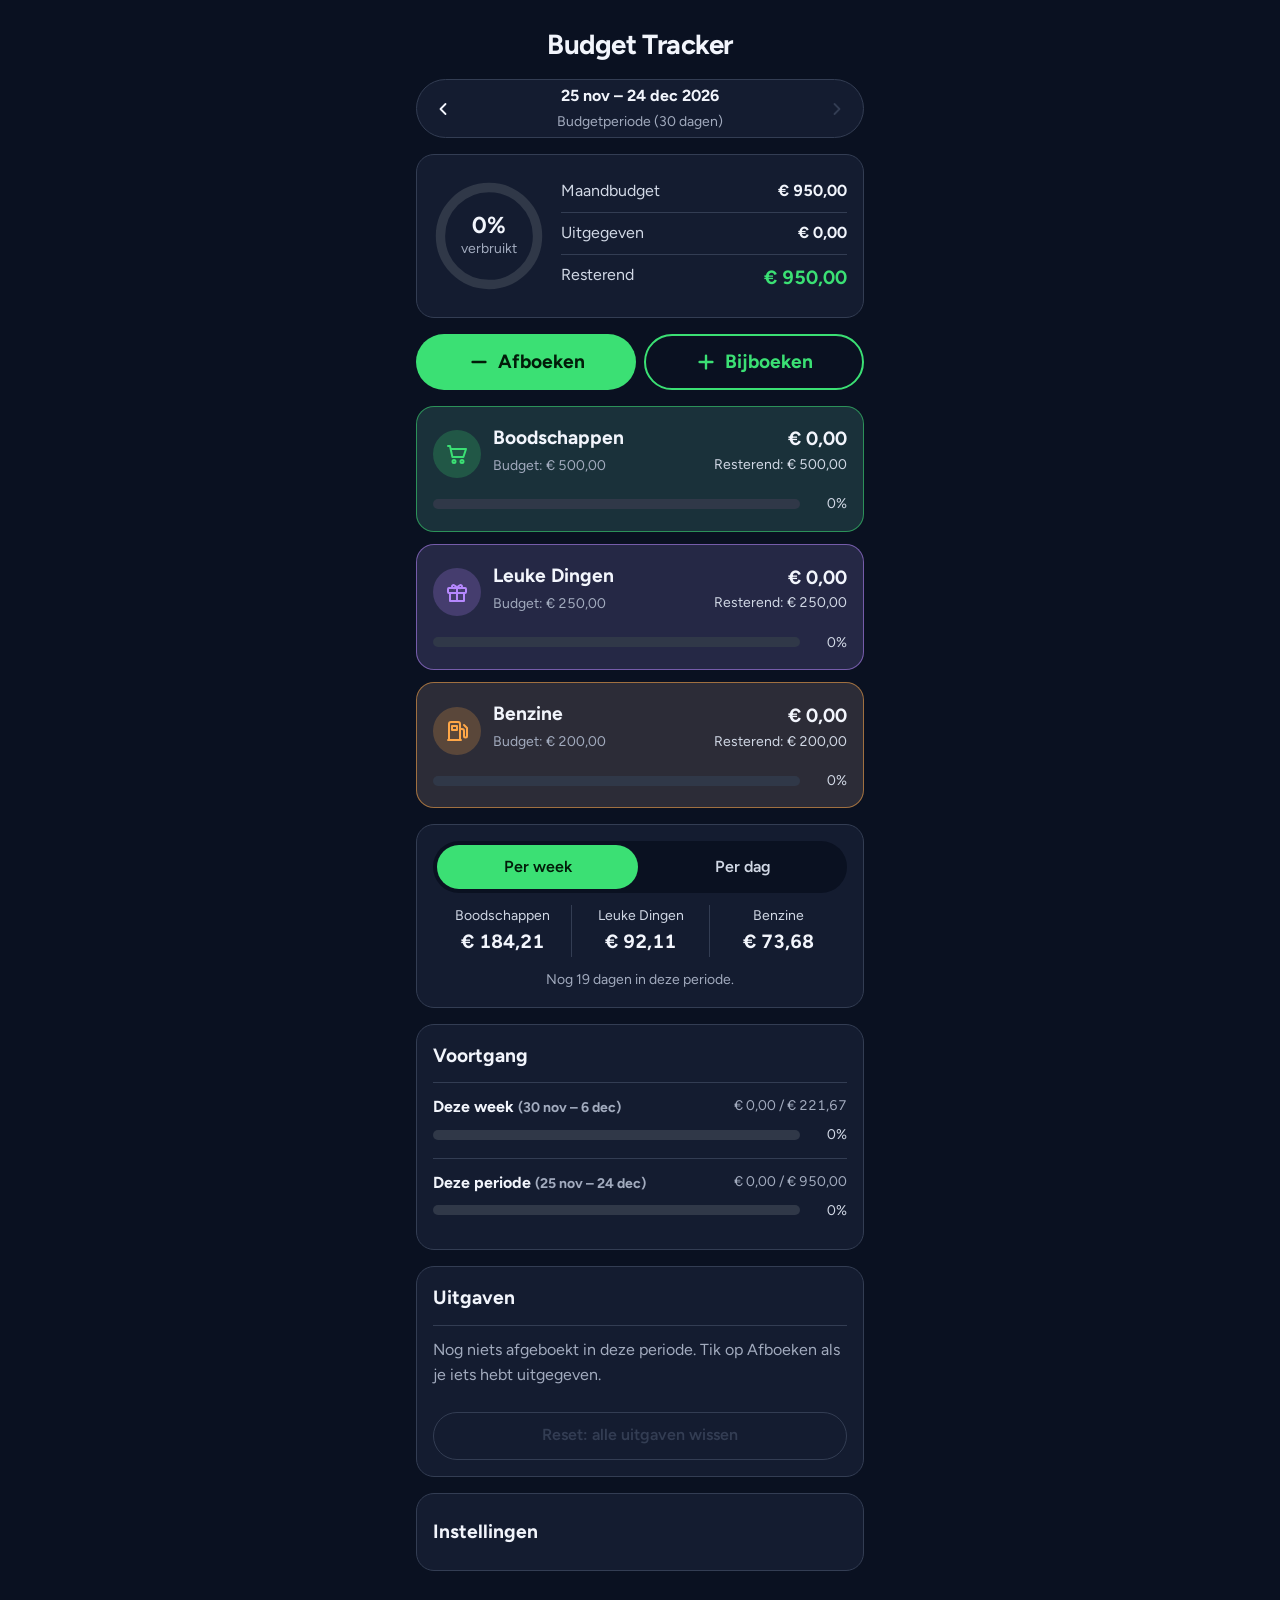
==== commit 0f2d8852: "Afboeken/Bijboeken als 3e blok, categorienamen breken niet meer af op smalle schermen Co-Authored-By" ====
--- a/index.html
+++ b/index.html
@@ -156,7 +156,9 @@
   grid-row: span 2;
 }
 .cat-icon svg { width: 24px; height: 24px; }
-.cat h2 { font-size: var(--text-lg); font-weight: 700; }
+.cat h2 { font-size: var(--text-lg); font-weight: 700; overflow-wrap: normal; white-space: nowrap; overflow: hidden; text-overflow: ellipsis; }
+.cat .budget, .cat .rest { white-space: nowrap; }
+@media (max-width: 24rem) { .cat { grid-template-columns: 40px minmax(0, 1fr) auto; padding: var(--space-sm); } .cat-icon { width: 40px; height: 40px; } .cat h2 { font-size: var(--text-md); } .cat .spent { font-size: var(--text-md); } .cat .rest, .cat .budget { font-size: var(--text-xs); } }
 .cat .budget { font-size: var(--text-sm); color: var(--color-muted); }
 .cat .spent { text-align: right; font-weight: 700; font-size: var(--text-lg); }
 .cat .rest { text-align: right; font-size: var(--text-sm); color: var(--color-ink-2); }
@@ -330,17 +332,6 @@
     </dl>
   </section>
 
-  <ul class="cats" id="cats" aria-label="Categorieën"></ul>
-
-  <section class="panel" aria-label="Wat je nog kunt uitgeven">
-    <div class="tabs" role="tablist">
-      <button class="tab" role="tab" id="tabWeek" aria-selected="true" type="button">Per week</button>
-      <button class="tab" role="tab" id="tabDay" aria-selected="false" type="button">Per dag</button>
-    </div>
-    <ul class="allow" id="allow"></ul>
-    <p class="allow-note" id="allowNote">Wat je nog kunt uitgeven tot het eind van de periode.</p>
-  </section>
-
   <div class="actions" id="actions">
     <button class="primary" id="openBook" type="button" aria-expanded="false" aria-controls="book">
       <svg aria-hidden="true" viewBox="0 0 24 24" fill="none" stroke="currentColor" stroke-width="2.6" stroke-linecap="round"><path d="M5 12h14"/></svg>
@@ -377,6 +368,17 @@
       <button class="primary" type="submit">Opslaan</button>
     </div>
   </form>
+
+  <ul class="cats" id="cats" aria-label="Categorieën"></ul>
+
+  <section class="panel" aria-label="Wat je nog kunt uitgeven">
+    <div class="tabs" role="tablist">
+      <button class="tab" role="tab" id="tabWeek" aria-selected="true" type="button">Per week</button>
+      <button class="tab" role="tab" id="tabDay" aria-selected="false" type="button">Per dag</button>
+    </div>
+    <ul class="allow" id="allow"></ul>
+    <p class="allow-note" id="allowNote">Wat je nog kunt uitgeven tot het eind van de periode.</p>
+  </section>
 
   <section class="panel progress" aria-label="Voortgang">
     <h2>Voortgang</h2>
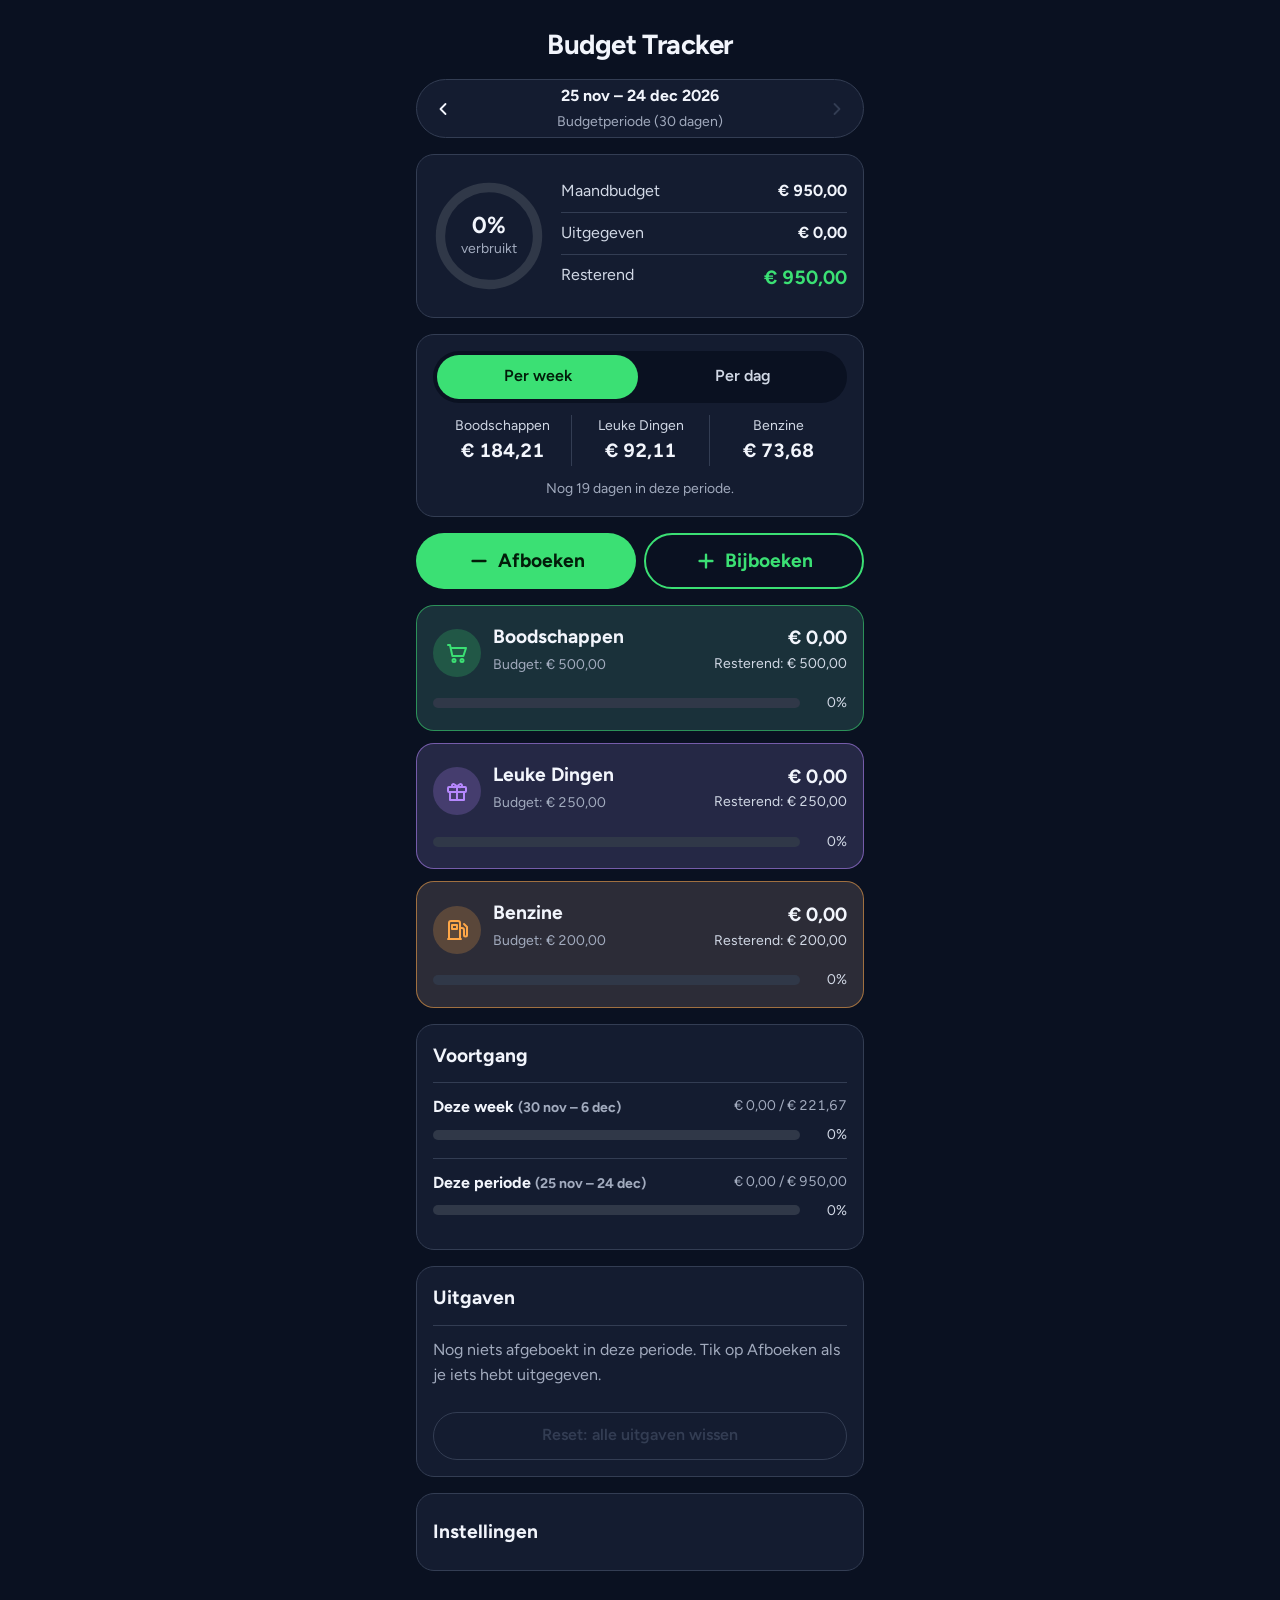
==== commit 3806ec6a: "Per week/dag-blok en knoppen samen als 3e blok Co-Authored-By: Claude Opus 5.5 <noreply@anthropic.co" ====
--- a/index.html
+++ b/index.html
@@ -332,6 +332,15 @@
     </dl>
   </section>
 
+  <section class="panel" aria-label="Wat je nog kunt uitgeven">
+    <div class="tabs" role="tablist">
+      <button class="tab" role="tab" id="tabWeek" aria-selected="true" type="button">Per week</button>
+      <button class="tab" role="tab" id="tabDay" aria-selected="false" type="button">Per dag</button>
+    </div>
+    <ul class="allow" id="allow"></ul>
+    <p class="allow-note" id="allowNote">Wat je nog kunt uitgeven tot het eind van de periode.</p>
+  </section>
+
   <div class="actions" id="actions">
     <button class="primary" id="openBook" type="button" aria-expanded="false" aria-controls="book">
       <svg aria-hidden="true" viewBox="0 0 24 24" fill="none" stroke="currentColor" stroke-width="2.6" stroke-linecap="round"><path d="M5 12h14"/></svg>
@@ -370,15 +379,6 @@
   </form>
 
   <ul class="cats" id="cats" aria-label="Categorieën"></ul>
-
-  <section class="panel" aria-label="Wat je nog kunt uitgeven">
-    <div class="tabs" role="tablist">
-      <button class="tab" role="tab" id="tabWeek" aria-selected="true" type="button">Per week</button>
-      <button class="tab" role="tab" id="tabDay" aria-selected="false" type="button">Per dag</button>
-    </div>
-    <ul class="allow" id="allow"></ul>
-    <p class="allow-note" id="allowNote">Wat je nog kunt uitgeven tot het eind van de periode.</p>
-  </section>
 
   <section class="panel progress" aria-label="Voortgang">
     <h2>Voortgang</h2>
